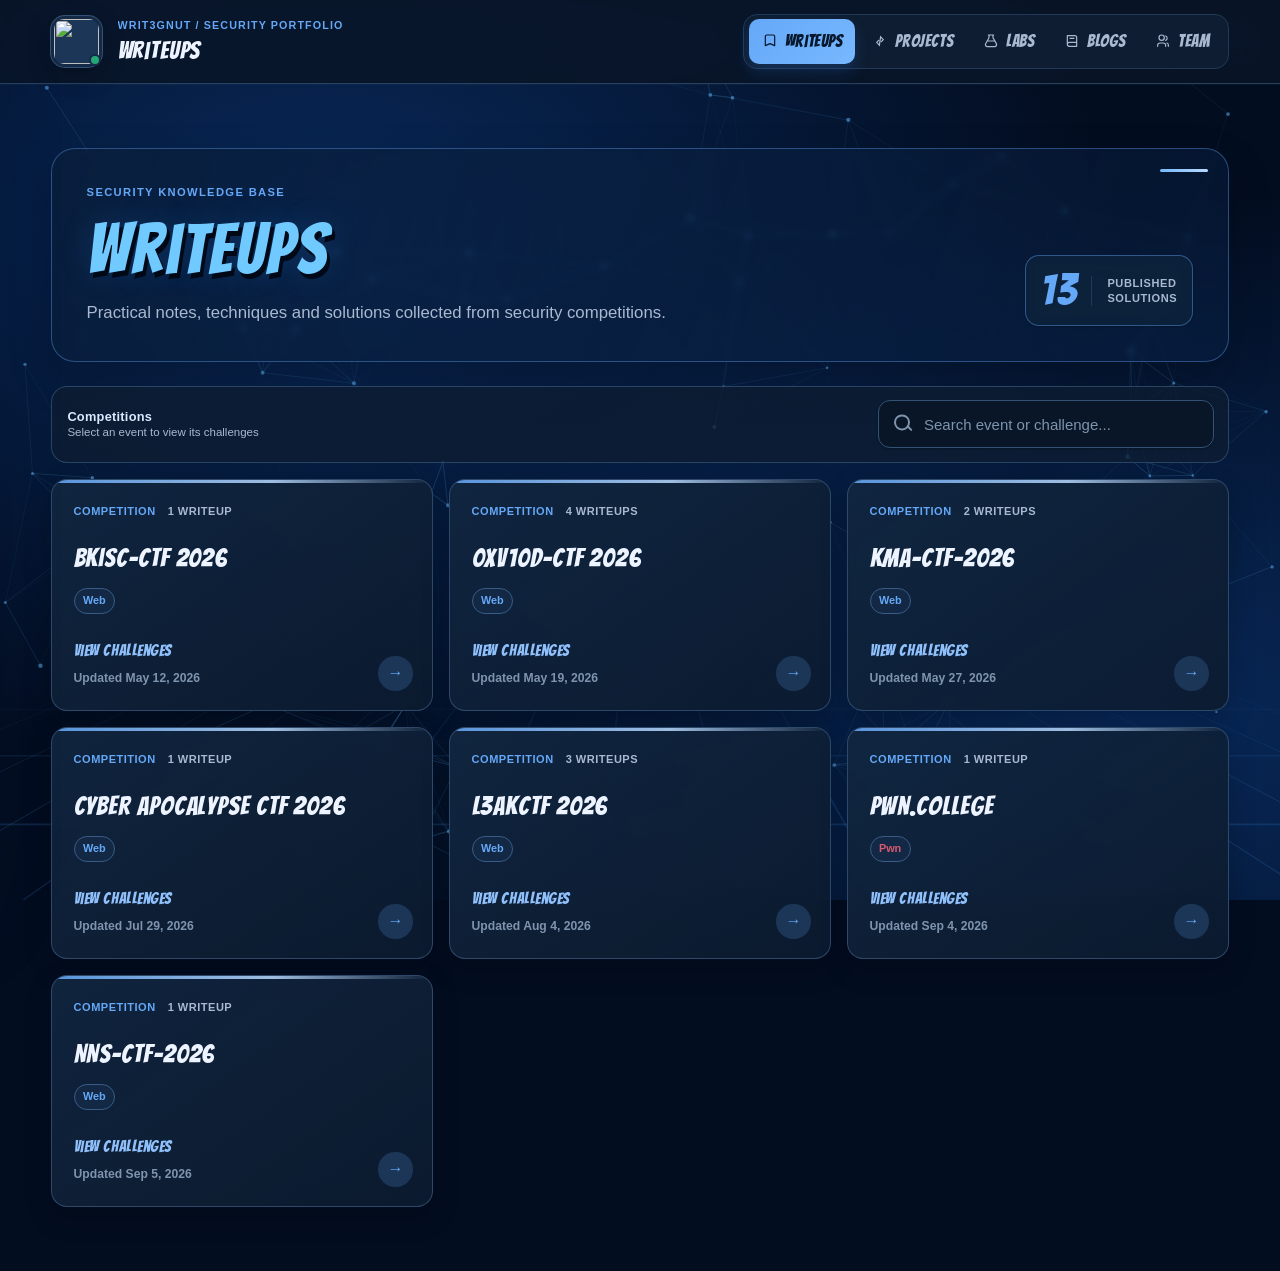
==== index.html @ d3d992bc "push" ====
<!DOCTYPE html>
<html lang="vi" data-theme="dark">
  <head>
    <meta charset="UTF-8" />
    <meta name="viewport" content="width=device-width, initial-scale=1.0" />
    <meta
      name="description"
      content="Profile học tập, CTF, labs, project và team Lighth0use."
    />
    <title>Writ3Gnut.github.io</title>
    <link rel="icon" type="image/png" href="assets/images/monogram-logo.png" />
    <link rel="preload" href="assets/fonts/Bangers-Regular.ttf" as="font" type="font/ttf" crossorigin />
    <link rel="stylesheet" href="assets/css/styles.css?v=20260917-2" />
  </head>
  <body>
    <div class="network-background" aria-hidden="true">
      <canvas id="network-canvas"></canvas>
    </div>
    <main class="app-shell" id="app-shell">
      <button class="profile-backdrop" type="button" aria-label="Đóng CV"></button>

      <aside class="profile-card" id="cv-panel" aria-label="CV mini" aria-hidden="true" inert>
        <button class="profile-close" type="button" aria-label="Đóng CV">×</button>
        <div class="avatar" aria-hidden="true">
          <img src="assets/images/avatar.png" alt="" />
        </div>
        <p class="role">Security Researcher</p>
        <h1>Nguyễn Viết Tùng</h1>
        <p class="bio">Security researcher focused on web exploitation and CTF challenges.</p>

        <dl class="profile-stats">
          <div>
            <dt>Writ3Gnut</dt>
            <dd>Nickname</dd>
          </div>
          <div>
            <dt>Lighth0use</dt>
            <dd>Team</dd>
          </div>
          <div>
            <dt>Vietnam</dt>
            <dd>Location</dd>
          </div>
        </dl>

        <div class="skill-stack" aria-label="Kỹ năng">
          <span>Web</span>
          <span>Reverse</span>
          <span>Pwn</span>
          <span>Research</span>
        </div>

        <div class="profile-links">
          <a href="mailto:your.email@example.com">Email</a>
          <a href="https://github.com/" target="_blank" rel="noreferrer">GitHub</a>
        </div>
      </aside>

      <section class="workspace" aria-label="Nội dung profile">
        <header class="topbar">
          <button
            class="profile-toggle"
            type="button"
            aria-controls="cv-panel"
            aria-expanded="false"
            aria-label="Mở CV cá nhân"
          >
            <img src="assets/images/avatar.png" alt="" />
            <span class="profile-status" aria-hidden="true"></span>
          </button>
          <div class="topbar-title">
            <span>Writ3Gnut / Security portfolio</span>
            <h2 id="panel-title">Writeups</h2>
          </div>
          <nav class="function-nav" aria-label="Chức năng chính">
            <button class="nav-button active" data-panel="ctf" type="button">
              <svg viewBox="0 0 24 24" aria-hidden="true"><path d="M7 3h10a2 2 0 0 1 2 2v14l-7-3-7 3V5a2 2 0 0 1 2-2Z"/></svg>
              <span>Writeups</span>
            </button>
            <button class="nav-button" data-panel="projects" type="button">
              <svg viewBox="0 0 24 24" aria-hidden="true"><path d="m14 7 3 3-3 3M10 17l-3-3 3-3M13 5l-2 14"/></svg>
              <span>Projects</span>
            </button>
            <button class="nav-button" data-panel="labs" type="button">
              <svg viewBox="0 0 24 24" aria-hidden="true"><path d="M9 3v4l-5 9a3 3 0 0 0 2.6 4.5h10.8A3 3 0 0 0 20 16l-5-9V3M7 12h10M8 3h8"/></svg>
              <span>Labs</span>
            </button>
            <button class="nav-button" data-panel="blogs" type="button">
              <svg viewBox="0 0 24 24" aria-hidden="true"><path d="M5 4h11a3 3 0 0 1 3 3v13H8a3 3 0 0 1-3-3V4Zm0 13a3 3 0 0 1 3-3h11M9 8h6"/></svg>
              <span>Blogs</span>
            </button>
            <button class="nav-button" data-panel="team" type="button">
              <svg viewBox="0 0 24 24" aria-hidden="true"><path d="M16 20v-1.5a3.5 3.5 0 0 0-3.5-3.5h-5A3.5 3.5 0 0 0 4 18.5V20M10 11a4 4 0 1 0 0-8 4 4 0 0 0 0 8ZM16 4.5a3.5 3.5 0 0 1 0 6.5M18 15a3 3 0 0 1 2 2.8V20"/></svg>
              <span>Team</span>
            </button>
          </nav>
        </header>

        <div class="panel-frame" data-active-panel="ctf">
          <section
            class="content-panel writeups-panel active"
            data-panel-content="ctf"
            aria-labelledby="ctf-title"
          >
            <div class="writeups-header">
              <div>
                <p class="eyebrow">Security knowledge base</p>
                <h3 id="ctf-title">Writeups</h3>
                <p class="panel-summary">
                  Practical notes, techniques and solutions collected from security competitions.
                </p>
              </div>
              <div class="archive-count" aria-label="Số lượng writeup">
                <strong id="writeup-count">00</strong>
                <span>Published<br />solutions</span>
              </div>
            </div>

            <div class="writeup-tools">
              <div
                class="tournament-filter"
                id="tournament-filter"
                aria-label="Điều hướng writeup"
              ></div>
              <label class="writeup-search">
                <span class="sr-only">Tìm theo tên bài hoặc tên giải</span>
                <input
                  id="writeup-search"
                  type="search"
                  placeholder="Search event or challenge..."
                  autocomplete="off"
                />
              </label>
            </div>

            <div class="writeup-grid" id="writeup-grid" aria-live="polite"></div>
          </section>

          <section
            class="content-panel"
            data-panel-content="projects"
            aria-labelledby="projects-title"
            hidden
          >
            <div class="panel-heading">
              <div>
                <p class="eyebrow">Build / Experiment</p>
                <h3 id="projects-title">Projects</h3>
                <p class="panel-summary">Tools and experiments built around practical security work.</p>
              </div>
            </div>

            <div class="project-list" id="project-list"></div>
          </section>

          <section
            class="content-panel"
            data-panel-content="labs"
            aria-labelledby="labs-title"
            hidden
          >
            <div class="panel-heading">
              <div>
                <p class="eyebrow">Practice / Environments</p>
                <h3 id="labs-title">Labs</h3>
                <p class="panel-summary">
                  Hands-on environments, machines and focused security exercises.
                </p>
              </div>
              <div class="archive-count" aria-label="Số lượng lab">
                <strong id="lab-count">00</strong>
                <span>Published<br />labs</span>
              </div>
            </div>

            <div class="lab-grid" id="lab-list" aria-live="polite"></div>
          </section>

          <section
            class="content-panel"
            data-panel-content="blogs"
            aria-labelledby="blogs-title"
            hidden
          >
            <div class="panel-heading">
              <div>
                <p class="eyebrow">Research / Field notes</p>
                <h3 id="blogs-title">Blogs</h3>
                <p class="panel-summary">
                  Longer-form notes about security research, tooling and learning.
                </p>
              </div>
            </div>

            <div class="blog-grid" id="blog-list"></div>
          </section>

          <section
            class="content-panel"
            data-panel-content="team"
            aria-labelledby="team-title"
            hidden
          >
            <div class="team-layout">
              <div class="team-identity">
                <div class="team-title-row">
                  <img
                    class="team-logo"
                    src="assets/images/team-logo.jpg"
                    alt="Lighth0use logo"
                  />
                  <h3 id="team-title">Lighth0use</h3>
                </div>
                <div class="team-description-box">
                  <span>Team focus</span>
                  <strong>Learn. Break. Build.</strong>
                </div>
                <p class="team-quote">Hãy cố gắng vì một ngày tốt đẹp</p>
              </div>

              <aside class="team-achievements" aria-labelledby="achievements-title">
                <div class="achievement-heading">
                  <div>
                    <p class="eyebrow">CTFtime</p>
                    <h4 id="achievements-title">Ranking board</h4>
                  </div>
                  <a href="https://ctftime.org/team/410831" target="_blank" rel="noreferrer">
                    team/410831
                  </a>
                </div>

                <div class="rank-cards">
                  <div>
                    <span>World</span>
                    <strong id="rank-world">--</strong>
                  </div>
                  <div>
                    <span>Vietnam</span>
                    <strong id="rank-vietnam">--</strong>
                  </div>
                </div>

                <div class="achievement-tabs" aria-label="Achievement years">
                  <button class="achievement-tab active" data-achievement-year="2026" type="button">
                    2026
                  </button>
                  <button class="achievement-tab" data-achievement-year="2025" type="button">
                    2025
                  </button>
                </div>

                <div class="achievement-table-wrap">
                  <table class="achievement-table">
                    <thead>
                      <tr>
                        <th>Place</th>
                        <th>Event</th>
                        <th>Rating</th>
                        <th>Certificate</th>
                      </tr>
                    </thead>
                    <tbody id="achievement-rows">
                      <tr>
                        <td colspan="4">Loading CTFtime results...</td>
                      </tr>
                    </tbody>
                  </table>
                </div>
                <p class="achievement-note" id="achievement-updated"></p>
              </aside>
            </div>
          </section>
        </div>
      </section>
    </main>

    <script src="assets/js/network.js?v=20260917-2"></script>
    <script src="assets/js/app.js?v=20260917-1"></script>
  </body>
</html>
---- assets/css/styles.css ----
@font-face {
  font-family: "Bangers";
  src: url("../fonts/Bangers-Regular.ttf") format("truetype");
  font-style: normal;
  font-weight: 400;
  font-display: swap;
}

:root {
  color-scheme: dark;
  --blue-950: #0b1830;
  --blue-900: #102447;
  --blue-800: #173b73;
  --blue-700: #1f57a8;
  --blue-600: #2872d4;
  --blue-500: #3b8bf0;
  --blue-400: #64a7f7;
  --blue-300: #9dcafb;
  --blue-200: #c9e2fc;
  --blue-100: #e6f2ff;
  --blue-50: #f3f8ff;
  --ink: #13213a;
  --muted: #65738a;
  --subtle: #92a0b4;
  --paper: #ffffff;
  --canvas: #f4f8fd;
  --surface: #f8fbff;
  --line: #dfe9f5;
  --line-strong: #cbdcee;
  --success: #25a875;
  --warning: #db8b27;
  --danger: #d85a70;
  --violet: #7b6bd6;
  --shadow-xs: 0 1px 2px rgba(21, 57, 97, 0.04);
  --shadow-sm: 0 8px 24px rgba(31, 87, 168, 0.07);
  --shadow-md: 0 20px 55px rgba(24, 68, 124, 0.12);
  --radius-sm: 10px;
  --radius-md: 16px;
  --radius-lg: 24px;
}

* { box-sizing: border-box; }

html { min-height: 100%; scroll-behavior: smooth; }

body {
  min-height: 100%;
  margin: 0;
  overflow-x: hidden;
  color: var(--ink);
  background: radial-gradient(circle at 10% 0%, rgba(100, 167, 247, 0.14), transparent 27rem), var(--canvas);
  font-family: Inter, "Segoe UI Variable", "Segoe UI", Roboto, Helvetica, Arial, sans-serif;
  font-size: 15px;
  line-height: 1.65;
  -webkit-font-smoothing: antialiased;
}

a { color: inherit; text-decoration: none; }
button, input { font: inherit; }
button, a { -webkit-tap-highlight-color: transparent; }
img { max-width: 100%; }

button:focus-visible,
a:focus-visible,
input:focus-visible { outline: 3px solid rgba(59, 139, 240, 0.23); outline-offset: 3px; }

h1, h2, h3, h4, p { margin-top: 0; }

.sr-only {
  position: absolute;
  width: 1px;
  height: 1px;
  padding: 0;
  margin: -1px;
  overflow: hidden;
  clip: rect(0, 0, 0, 0);
  white-space: nowrap;
  border: 0;
}

.app-shell { position: relative; width: 100%; min-height: 100svh; }

.profile-backdrop {
  position: fixed;
  inset: 0;
  z-index: 40;
  border: 0;
  background: rgba(11, 24, 48, 0.38);
  cursor: pointer;
  opacity: 0;
  pointer-events: none;
  transition: opacity 200ms ease;
  backdrop-filter: blur(5px);
}

.app-shell.profile-open .profile-backdrop { opacity: 1; pointer-events: auto; }

.profile-card {
  position: fixed;
  top: 1rem;
  left: 1rem;
  z-index: 50;
  display: flex;
  width: min(22rem, calc(100vw - 2rem));
  height: calc(100svh - 2rem);
  min-height: 34rem;
  flex-direction: column;
  border: 1px solid rgba(255, 255, 255, 0.14);
  border-radius: var(--radius-lg);
  padding: 2rem;
  overflow: auto;
  color: #fff;
  background: radial-gradient(circle at 80% 10%, rgba(100, 167, 247, 0.27), transparent 18rem), linear-gradient(160deg, #173b73 0%, #0b1830 72%);
  box-shadow: 0 32px 90px rgba(7, 27, 58, 0.3);
  transform: translateX(calc(-100% - 3rem));
  transition: transform 260ms cubic-bezier(0.2, 0.8, 0.2, 1);
}

.app-shell.profile-open .profile-card { transform: translateX(0); }

.profile-close {
  position: absolute;
  top: 1.1rem;
  right: 1.1rem;
  display: grid;
  width: 2.35rem;
  height: 2.35rem;
  place-items: center;
  border: 1px solid rgba(255, 255, 255, 0.14);
  border-radius: 50%;
  color: #ddebff;
  background: rgba(255, 255, 255, 0.07);
  cursor: pointer;
  font-size: 1.35rem;
  line-height: 1;
  transition: background 160ms ease, transform 160ms ease;
}

.profile-close:hover { background: rgba(255, 255, 255, 0.14); transform: rotate(6deg); }

.avatar {
  display: grid;
  width: 5.5rem;
  height: 5.5rem;
  margin-bottom: 1.35rem;
  place-items: center;
  border: 4px solid rgba(255, 255, 255, 0.13);
  border-radius: 22px;
  overflow: hidden;
  background: var(--blue-950);
  box-shadow: 0 14px 35px rgba(0, 0, 0, 0.2);
}

.avatar img,
.profile-toggle img { display: block; width: 100%; height: 100%; object-fit: cover; object-position: center; }

.role,
.eyebrow,
.card-kicker {
  margin-bottom: 0.55rem;
  color: var(--blue-600);
  font-size: 0.7rem;
  font-weight: 800;
  letter-spacing: 0.12em;
  text-transform: uppercase;
}

.profile-card .role { color: var(--blue-300); }
.profile-card h1 { margin-bottom: 0.6rem; font-size: 1.65rem; letter-spacing: -0.035em; line-height: 1.2; }
.bio, .project-item p, .lab-copy p, .blog-card p { color: var(--muted); }
.profile-card .bio { color: #b8c9df; font-size: 0.9rem; }

.profile-stats { display: grid; gap: 0; margin: 1.5rem 0; border-top: 1px solid rgba(255, 255, 255, 0.11); }
.profile-stats div { display: flex; align-items: center; justify-content: space-between; gap: 1rem; border-bottom: 1px solid rgba(255, 255, 255, 0.11); padding: 0.82rem 0; }
.profile-stats dt { color: #fff; font-size: 0.85rem; font-weight: 700; }
.profile-stats dd { margin: 0; color: #8fa6c3; font-size: 0.75rem; }

.skill-stack,
.profile-links,
.function-nav,
.tag-list,
.team-values { display: flex; flex-wrap: wrap; gap: 0.5rem; }

.skill-stack span,
.tag-list span,
.team-values span {
  border: 1px solid var(--blue-200);
  border-radius: 999px;
  padding: 0.26rem 0.62rem;
  color: var(--blue-700);
  background: var(--blue-50);
  font-size: 0.72rem;
  font-weight: 700;
}

.profile-card .skill-stack span { border-color: rgba(157, 202, 251, 0.22); color: #cbe4ff; background: rgba(100, 167, 247, 0.09); }
.profile-links { margin-top: auto; padding-top: 1.5rem; }

.profile-links a {
  flex: 1 1 6rem;
  border: 1px solid rgba(157, 202, 251, 0.2);
  border-radius: var(--radius-sm);
  padding: 0.65rem;
  color: #d8eaff;
  text-align: center;
  background: rgba(255, 255, 255, 0.04);
  font-size: 0.8rem;
  font-weight: 700;
  transition: color 160ms ease, background 160ms ease, border-color 160ms ease;
}

.profile-links a:hover { border-color: var(--blue-300); color: var(--blue-950); background: var(--blue-200); }

.workspace { display: grid; min-width: 0; min-height: 100svh; grid-template-rows: auto minmax(0, 1fr); }

.topbar {
  position: sticky;
  top: 0;
  z-index: 20;
  display: grid;
  min-height: 5.25rem;
  grid-template-columns: auto minmax(11rem, 1fr) auto;
  align-items: center;
  gap: 1rem;
  border-bottom: 1px solid rgba(203, 220, 238, 0.82);
  padding: 0.8rem clamp(1rem, 4vw, 4.5rem);
  background: rgba(255, 255, 255, 0.88);
  box-shadow: 0 1px 0 rgba(255, 255, 255, 0.8);
  backdrop-filter: blur(18px) saturate(145%);
}

.profile-toggle {
  position: relative;
  display: grid;
  width: 3.15rem;
  height: 3.15rem;
  place-items: center;
  border: 3px solid #fff;
  border-radius: 14px;
  padding: 0;
  overflow: visible;
  background: var(--blue-100);
  box-shadow: 0 0 0 1px var(--line-strong), var(--shadow-sm);
  cursor: pointer;
  transition: box-shadow 160ms ease, transform 160ms ease;
}

.profile-toggle img { border-radius: 10px; }
.profile-toggle:hover { box-shadow: 0 0 0 1px var(--blue-300), 0 10px 25px rgba(31, 87, 168, 0.15); transform: translateY(-2px); }

.profile-status { position: absolute; right: -0.15rem; bottom: -0.15rem; width: 0.78rem; height: 0.78rem; border: 2px solid #fff; border-radius: 50%; background: var(--success); }
.topbar-title { min-width: 0; }

.topbar-title span {
  display: block;
  margin-bottom: 0.12rem;
  overflow: hidden;
  color: var(--blue-600);
  font-size: 0.67rem;
  font-weight: 800;
  letter-spacing: 0.105em;
  text-overflow: ellipsis;
  text-transform: uppercase;
  white-space: nowrap;
}

.topbar h2 { margin-bottom: 0; color: var(--blue-950); font-size: 1.12rem; letter-spacing: -0.02em; line-height: 1.25; }

.function-nav { flex-wrap: nowrap; gap: 0.3rem; border: 1px solid var(--line); border-radius: 14px; padding: 0.3rem; background: var(--surface); }

.nav-button {
  display: flex;
  min-height: 2.65rem;
  align-items: center;
  gap: 0.45rem;
  border: 0;
  border-radius: 10px;
  padding: 0.52rem 0.78rem;
  color: var(--muted);
  background: transparent;
  cursor: pointer;
  font-size: 0.82rem;
  font-weight: 700;
  transition: color 160ms ease, background 160ms ease, box-shadow 160ms ease;
}

.nav-button svg { width: 1rem; height: 1rem; fill: none; stroke: currentColor; stroke-linecap: round; stroke-linejoin: round; stroke-width: 1.8; }
.nav-button:hover, .nav-button:focus-visible { color: var(--blue-700); background: var(--blue-100); }
.nav-button.active { color: #fff; background: linear-gradient(135deg, var(--blue-600), var(--blue-500)); box-shadow: 0 7px 16px rgba(40, 114, 212, 0.24); }

.panel-frame {
  position: relative;
  min-width: 0;
  min-height: 0;
  overflow: hidden;
  background: transparent;
}

.panel-frame::before {
  position: absolute;
  inset: 0;
  content: "";
  z-index: 0;
  background: transparent;
  transition: background 320ms ease;
  pointer-events: none;
}

.panel-frame[data-active-panel="team"],
.panel-frame:has(.content-panel.active[data-panel-content="team"]) {
  background: transparent;
}

.panel-frame[data-active-panel="team"]::before,
.panel-frame:has(.content-panel.active[data-panel-content="team"])::before {
  background: transparent;
}

.content-panel { position: relative; z-index: 2; width: min(1360px, 100%); min-height: calc(100svh - 5.25rem); margin: 0 auto; padding: clamp(2.25rem, 5vw, 5rem) clamp(1rem, 4vw, 4.5rem); }
.content-panel[hidden] { display: none; }

.panel-heading,
.writeups-header {
  position: relative;
  display: flex;
  min-height: 12.5rem;
  align-items: flex-end;
  justify-content: space-between;
  gap: 2rem;
  border: 1px solid rgba(157, 202, 251, 0.7);
  border-radius: var(--radius-lg);
  margin-bottom: 1.5rem;
  padding: clamp(1.35rem, 3.25vw, 2.15rem);
  overflow: hidden;
  background: linear-gradient(110deg, rgba(255, 255, 255, 0.9), rgba(244, 249, 255, 0.68));
  box-shadow: 0 18px 45px rgba(31, 87, 168, 0.1);
  backdrop-filter: blur(18px) saturate(130%);
}
.panel-heading::after,
.writeups-header::after {
  position: absolute;
  top: 1.25rem;
  right: 1.25rem;
  width: 3rem;
  height: 3px;
  border-radius: 999px;
  content: "";
  background: linear-gradient(90deg, var(--blue-500), var(--blue-300));
}
.panel-heading > div, .writeups-header > div:first-child { max-width: 45rem; }

.panel-heading h3,
.writeups-header h3,
.team-identity h3 { margin-bottom: 0.65rem; color: var(--blue-950); font-size: clamp(2rem, 4vw, 3.45rem); font-weight: 750; letter-spacing: -0.055em; line-height: 1; }

.panel-summary { max-width: 42rem; margin-bottom: 0; color: var(--muted); font-size: clamp(0.94rem, 1.5vw, 1.05rem); }

.archive-count { display: flex; min-width: 10.5rem; align-items: center; gap: 0.8rem; border: 1px solid rgba(157, 202, 251, 0.65); border-radius: 14px; padding: 0.8rem 0.95rem; background: rgba(255, 255, 255, 0.76); box-shadow: var(--shadow-xs); backdrop-filter: blur(10px); }
.archive-count strong { color: var(--blue-600); font-size: 1.7rem; font-variant-numeric: tabular-nums; letter-spacing: -0.06em; line-height: 1; }
.archive-count span { border-left: 1px solid var(--line); padding-left: 0.95rem; color: var(--muted); font-size: 0.69rem; font-weight: 700; letter-spacing: 0.055em; line-height: 1.35; text-transform: uppercase; }

.writeup-tools { display: grid; grid-template-columns: minmax(0, 1fr) minmax(16rem, 21rem); align-items: center; gap: 1rem; border: 1px solid rgba(203, 220, 238, 0.8); border-radius: var(--radius-md); margin-bottom: 1rem; padding: 0.85rem; background: rgba(248, 251, 255, 0.72); }
.tournament-filter { display: flex; min-width: 0; align-items: center; gap: 0.7rem; padding: 0.2rem 0.1rem; overflow-x: auto; scrollbar-width: thin; }
.writeup-view-label { display: flex; min-width: 0; flex-direction: column; line-height: 1.35; }
.writeup-view-label strong { color: var(--blue-900); font-size: 0.8rem; letter-spacing: 0.02em; }
.writeup-view-label small { color: var(--muted); font-size: 0.72rem; }
.writeup-back { flex: 0 0 auto; border: 1px solid var(--blue-200); border-radius: 9px; padding: 0.48rem 0.72rem; color: var(--blue-700); background: var(--blue-50); cursor: pointer; font-size: 0.74rem; font-weight: 800; transition: border-color 160ms ease, background 160ms ease, transform 160ms ease; }
.writeup-back::before { margin-right: 0.35rem; content: "←"; }
.writeup-back:hover, .writeup-back:focus-visible { border-color: var(--blue-400); background: var(--blue-100); transform: translateX(-2px); }
.writeup-current-event { min-width: 0; overflow: hidden; color: var(--muted); font-size: 0.76rem; font-weight: 750; text-overflow: ellipsis; white-space: nowrap; }
.writeup-search { position: relative; }
.writeup-search::before { position: absolute; top: 50%; left: 1rem; width: 0.72rem; height: 0.72rem; border: 2px solid var(--subtle); border-radius: 50%; content: ""; transform: translateY(-62%); pointer-events: none; }
.writeup-search::after { position: absolute; top: 55%; left: 1.74rem; width: 0.42rem; height: 2px; border-radius: 2px; content: ""; background: var(--subtle); transform: rotate(45deg); pointer-events: none; }

.writeup-search input { width: 100%; height: 3rem; border: 1px solid var(--line-strong); border-radius: 12px; padding: 0 1rem 0 2.8rem; color: var(--ink); background: rgba(255, 255, 255, 0.9); box-shadow: var(--shadow-xs); outline: 0; transition: border-color 160ms ease, box-shadow 160ms ease; }
.writeup-search input:focus { border-color: var(--blue-400); box-shadow: 0 0 0 4px rgba(59, 139, 240, 0.1); }
.writeup-search input::placeholder { color: var(--subtle); }

.filter-chip,
.achievement-tab { flex: 0 0 auto; min-height: 2.6rem; border: 1px solid var(--line); border-radius: 10px; padding: 0.48rem 0.82rem; color: var(--muted); background: rgba(255, 255, 255, 0.74); cursor: pointer; font-size: 0.76rem; font-weight: 750; transition: border-color 160ms ease, color 160ms ease, background 160ms ease, transform 160ms ease; }

.filter-chip:hover, .filter-chip:focus-visible, .filter-chip.active,
.achievement-tab:hover, .achievement-tab:focus-visible, .achievement-tab.active { border-color: var(--blue-300); color: var(--blue-700); background: var(--blue-100); }
.filter-chip.active, .achievement-tab.active { box-shadow: inset 0 0 0 1px rgba(59, 139, 240, 0.08); }

.writeup-grid,
.lab-grid,
.blog-grid { display: grid; grid-template-columns: repeat(3, minmax(0, 1fr)); gap: 1rem; }
.lab-grid { max-width: 68rem; grid-template-columns: repeat(2, minmax(0, 1fr)); }

.writeup-card,
.lab-card,
.blog-card { position: relative; display: flex; min-height: 14.5rem; flex-direction: column; border: 1px solid rgba(201, 220, 241, 0.92); border-radius: var(--radius-md); padding: 1.35rem; overflow: hidden; background: linear-gradient(145deg, rgba(255, 255, 255, 0.96), rgba(242, 248, 255, 0.9)); box-shadow: 0 10px 28px rgba(31, 87, 168, 0.07); backdrop-filter: blur(10px); transition: border-color 180ms ease, box-shadow 180ms ease, transform 180ms ease; }

.event-card { width: 100%; color: inherit; cursor: pointer; text-align: left; }
.event-label { color: var(--blue-600); font-weight: 850; }
.event-categories { display: flex; flex-wrap: wrap; gap: 0.4rem; margin-top: 0.15rem; }
.event-categories .category { border: 1px solid var(--blue-200); border-radius: 999px; padding: 0.18rem 0.52rem; background: rgba(255, 255, 255, 0.72); font-size: 0.68rem; }
.event-open { margin-top: auto; padding-top: 1.15rem; color: var(--blue-700); font-size: 0.76rem; font-weight: 800; }

.writeup-card::before, .lab-card::before, .blog-card::before { position: absolute; inset: 0 0 auto; width: auto; height: 3px; content: ""; background: linear-gradient(90deg, var(--blue-600), var(--blue-300) 58%, transparent); opacity: 0.85; transition: opacity 180ms ease; }
.writeup-card::after, .lab-card::after, .blog-card::after { position: absolute; right: 1.2rem; bottom: 1.2rem; width: 2.15rem; height: 2.15rem; border-radius: 50%; color: var(--blue-600); content: "↗"; background: var(--blue-100); text-align: center; font-size: 1rem; font-weight: 700; line-height: 2.15rem; }
.writeup-card.event-card::after { content: "→"; }

.writeup-card:hover, .writeup-card:focus-visible,
.lab-card:hover, .lab-card:focus-visible,
.blog-card:hover, .blog-card:focus-visible { border-color: var(--blue-300); box-shadow: var(--shadow-sm); transform: translateY(-4px); }
.writeup-card:hover::before, .lab-card:hover::before, .blog-card:hover::before { opacity: 1; }
.writeup-card[hidden] { display: none; }

.writeup-meta, .blog-meta, .lab-meta, .lab-footer { display: flex; align-items: center; justify-content: space-between; gap: 0.75rem; }
.writeup-meta, .blog-meta { color: var(--muted); font-size: 0.69rem; font-weight: 700; letter-spacing: 0.045em; text-transform: uppercase; }
.category { color: var(--blue-600); font-weight: 800; }
.category.reversing { color: var(--violet); }
.category.pwn { color: var(--danger); }

.writeup-card h4, .lab-copy h4, .blog-card h4 { margin: 1.3rem 0 0.65rem; color: var(--blue-950); font-size: 1.18rem; letter-spacing: -0.025em; line-height: 1.35; }
.writeup-card time { margin-top: auto; padding-top: 1.2rem; color: var(--subtle); font-size: 0.76rem; font-weight: 650; }
.writeup-card.event-card time { margin-top: 0; padding-top: 0.25rem; }

.empty-search, .lab-empty, .load-error { grid-column: 1 / -1; border: 1px dashed var(--blue-300); border-radius: var(--radius-md); padding: 2.2rem; color: var(--muted); background: rgba(255, 255, 255, 0.65); text-align: center; }
.empty-search strong, .lab-empty strong { display: block; margin-bottom: 0.25rem; color: var(--blue-900); }
.empty-search p { margin: 0; }

.project-list { display: grid; gap: 0.85rem; }
.project-item { display: grid; grid-template-columns: minmax(0, 1fr) minmax(15rem, auto); align-items: center; gap: 2rem; border: 1px solid var(--line); border-radius: var(--radius-md); padding: 1.5rem; background: rgba(255, 255, 255, 0.92); box-shadow: var(--shadow-xs); transition: border-color 180ms ease, box-shadow 180ms ease, transform 180ms ease; }
.project-item:hover { border-color: var(--blue-300); box-shadow: var(--shadow-sm); transform: translateY(-2px); }
.project-item h4 { margin-bottom: 0.45rem; color: var(--blue-950); font-size: 1.15rem; letter-spacing: -0.02em; }
.project-item p:last-child { margin-bottom: 0; }
.project-aside { display: flex; flex-direction: column; align-items: flex-end; gap: 0.9rem; }
.tag-list { justify-content: flex-end; }
.project-read { display: inline-flex; align-items: center; gap: 0.4rem; color: var(--blue-600); font-size: 0.8rem; font-weight: 800; }
.project-read::after { content: "→"; transition: transform 160ms ease; }
.project-read:hover::after { transform: translateX(3px); }

.lab-card { min-height: 18rem; }
.lab-meta { color: var(--muted); font-size: 0.72rem; font-weight: 750; }
.lab-copy .card-kicker {
  display: inline-flex;
  width: fit-content;
  align-items: center;
  gap: 0.4rem;
  margin: 1.1rem 0 0;
  border: 1px solid var(--blue-200);
  border-radius: 999px;
  padding: 0.22rem 0.62rem;
  color: var(--blue-700);
  background: var(--blue-50);
  font-size: 0.7rem;
  font-weight: 750;
  letter-spacing: 0.015em;
  text-transform: none;
}
.lab-copy .card-kicker::before {
  width: 0.38rem;
  height: 0.38rem;
  border-radius: 50%;
  content: "";
  background: var(--blue-500);
  box-shadow: 0 0 0 3px rgba(59, 139, 240, 0.1);
}
.lab-copy h4 { margin-top: 0.8rem; }
.lab-copy p:last-child { margin-bottom: 0; font-size: 0.86rem; }
.lab-footer {
  display: grid;
  grid-template-columns: minmax(0, 1fr);
  justify-items: start;
  gap: 0.85rem;
  margin-top: auto;
  padding-top: 1.25rem;
  padding-right: 2.7rem;
}
.lab-footer .tag-list { width: 100%; justify-content: flex-start; }
.lab-footer .tag-list span { padding-inline: 0.7rem; }

.lab-difficulty, .lab-status { display: inline-flex; align-items: center; border: 1px solid var(--line-strong); border-radius: 999px; padding: 0.22rem 0.56rem; font-size: 0.67rem; font-weight: 800; text-transform: uppercase; }
.lab-difficulty.easy { border-color: #b7e4d2; color: #21805f; background: #edfaf5; }
.lab-difficulty.medium { border-color: #f2d09f; color: #9b621e; background: #fff8ed; }
.lab-difficulty.hard { border-color: #efbcc5; color: #a23c50; background: #fff2f5; }
.lab-difficulty.insane { border-color: #cec4ef; color: #6755ad; background: #f5f2ff; }
.lab-status { border: 0; padding-left: 0; color: var(--muted); background: transparent; }
.lab-status::before { width: 0.44rem; height: 0.44rem; margin-right: 0.42rem; border-radius: 50%; content: ""; background: var(--subtle); }
.lab-status.completed::before { background: var(--success); box-shadow: 0 0 0 4px rgba(37, 168, 117, 0.1); }
.lab-status.active::before, .lab-status.in-progress::before { background: var(--blue-500); box-shadow: 0 0 0 4px rgba(59, 139, 240, 0.1); }

.blog-card { min-height: 17rem; }
.blog-meta span { color: var(--blue-600); }
.blog-card p { margin-bottom: 1.25rem; font-size: 0.88rem; }
.blog-card .tag-list { margin-top: auto; padding-right: 2.7rem; justify-content: flex-start; }

.team-layout { display: grid; grid-template-columns: minmax(18rem, 0.72fr) minmax(0, 1.28fr); gap: clamp(1.5rem, 5vw, 5rem); }
.team-identity {
  position: relative;
  display: flex;
  min-height: 30rem;
  align-self: start;
  flex-direction: column;
  border: 1px solid rgba(100, 167, 247, 0.35);
  border-radius: var(--radius-lg);
  padding: clamp(1.5rem, 4vw, 2.5rem);
  overflow: hidden;
  color: #fff;
  background: linear-gradient(145deg, rgba(5, 23, 49, 0.76), rgba(7, 40, 78, 0.44));
  box-shadow: 0 24px 55px rgba(8, 35, 70, 0.22);
  backdrop-filter: blur(16px) saturate(125%);
}
.team-title-row { display: flex; align-items: center; gap: 1rem; }
.team-logo { width: 4.5rem; height: 4.5rem; border: 4px solid rgba(255, 255, 255, 0.78); border-radius: 18px; object-fit: cover; background: #fff; box-shadow: 0 10px 28px rgba(0, 0, 0, 0.24); }
.team-identity h3 { margin-bottom: 0; color: #fff; font-size: clamp(1.9rem, 3vw, 2.65rem); font-weight: 730; letter-spacing: -0.045em; line-height: 1.1; text-shadow: 0 4px 18px rgba(0, 0, 0, 0.32); }
.team-description-box { margin-top: 2rem; border: 1px solid rgba(157, 202, 251, 0.25); border-left: 3px solid #63c8ff; border-radius: 0 var(--radius-sm) var(--radius-sm) 0; padding: 1rem 1.2rem; background: rgba(6, 30, 61, 0.58); box-shadow: 0 12px 30px rgba(0, 0, 0, 0.14); backdrop-filter: blur(12px); }
.team-description-box span { display: block; margin-bottom: 0.25rem; color: #80d4ff; font-size: 0.68rem; font-weight: 800; letter-spacing: 0.1em; text-transform: uppercase; }
.team-description-box strong { color: #fff; font-size: 1.05rem; }
.team-quote { max-width: 20rem; margin: auto 0 0; color: #d2e8fb; font-size: 0.86rem; font-style: italic; text-shadow: 0 2px 10px rgba(0, 0, 0, 0.3); }
.team-achievements { min-width: 0; padding-top: 0.5rem; }
.panel-frame[data-active-panel="team"] .team-achievements .eyebrow,
.panel-frame:has(.content-panel.active[data-panel-content="team"]) .team-achievements .eyebrow { color: var(--blue-700); }
.panel-frame[data-active-panel="team"] .achievement-heading h4,
.panel-frame:has(.content-panel.active[data-panel-content="team"]) .achievement-heading h4 { color: var(--blue-950); }
.panel-frame[data-active-panel="team"] .achievement-heading a,
.panel-frame:has(.content-panel.active[data-panel-content="team"]) .achievement-heading a { color: var(--blue-700); }
.panel-frame[data-active-panel="team"] .achievement-note,
.panel-frame:has(.content-panel.active[data-panel-content="team"]) .achievement-note { color: var(--muted); }

.panel-frame[data-active-panel="team"] .rank-cards div,
.panel-frame:has(.content-panel.active[data-panel-content="team"]) .rank-cards div {
  border-color: rgba(173, 213, 250, 0.4);
  background: linear-gradient(145deg, rgba(255, 255, 255, 0.82), rgba(227, 242, 255, 0.68));
  box-shadow: 0 18px 42px rgba(0, 12, 31, 0.2);
  backdrop-filter: blur(18px) saturate(135%);
}

.panel-frame[data-active-panel="team"] .achievement-table-wrap,
.panel-frame:has(.content-panel.active[data-panel-content="team"]) .achievement-table-wrap {
  border-color: rgba(173, 213, 250, 0.4);
  background: rgba(244, 249, 255, 0.74);
  box-shadow: 0 22px 50px rgba(0, 12, 31, 0.22);
  backdrop-filter: blur(20px) saturate(130%);
}

.panel-frame[data-active-panel="team"] .achievement-table th,
.panel-frame:has(.content-panel.active[data-panel-content="team"]) .achievement-table th {
  background: rgba(226, 241, 255, 0.7);
}

.panel-frame[data-active-panel="team"] .achievement-table td,
.panel-frame:has(.content-panel.active[data-panel-content="team"]) .achievement-table td {
  color: #52677e;
  background: rgba(255, 255, 255, 0.24);
}

.panel-frame[data-active-panel="team"] .achievement-tab,
.panel-frame:has(.content-panel.active[data-panel-content="team"]) .achievement-tab {
  border-color: rgba(173, 213, 250, 0.48);
  background: rgba(240, 248, 255, 0.7);
  backdrop-filter: blur(12px);
}

.achievement-heading { display: flex; align-items: flex-end; justify-content: space-between; gap: 1rem; margin-bottom: 1.25rem; }
.achievement-heading h4 { margin-bottom: 0; color: var(--blue-950); font-size: 1.65rem; letter-spacing: -0.035em; }
.achievement-heading a, .achievement-table a { color: var(--blue-600); font-weight: 750; }
.achievement-tabs { display: flex; gap: 0.45rem; margin-bottom: 1rem; }
.rank-cards { display: grid; grid-template-columns: repeat(2, minmax(0, 1fr)); gap: 0.8rem; margin-bottom: 1.35rem; }
.rank-cards div { border: 1px solid var(--line); border-radius: var(--radius-md); padding: 1rem 1.15rem; background: #fff; box-shadow: var(--shadow-xs); }
.rank-cards span { display: block; color: var(--muted); font-size: 0.68rem; font-weight: 750; letter-spacing: 0.06em; text-transform: uppercase; }
.rank-cards strong { display: block; margin-top: 0.15rem; color: var(--blue-600); font-size: 1.9rem; letter-spacing: -0.05em; }

.achievement-table-wrap { overflow: auto; border: 1px solid var(--line); border-radius: var(--radius-md); background: #fff; box-shadow: var(--shadow-xs); }
.achievement-table { width: 100%; border-collapse: collapse; font-size: 0.79rem; }
.achievement-table th, .achievement-table td { border-bottom: 1px solid var(--line); padding: 0.85rem 1rem; text-align: left; white-space: nowrap; }
.achievement-table tr:last-child td { border-bottom: 0; }
.achievement-table th { color: var(--blue-800); background: var(--blue-50); font-size: 0.65rem; letter-spacing: 0.08em; text-transform: uppercase; }
.achievement-table td { color: var(--muted); }
.certificate-actions { display: flex; gap: 0.4rem; }
.certificate-actions a { border: 1px solid var(--blue-200); border-radius: 7px; padding: 0.25rem 0.5rem; color: var(--blue-600); background: var(--blue-50); font-size: 0.7rem; }
.certificate-actions a:hover { border-color: var(--blue-400); background: var(--blue-100); }
.achievement-note { margin: 0.75rem 0 0; color: var(--muted); font-size: 0.73rem; }

/* Article detail */
.article-detail { min-height: 100svh; padding: clamp(1rem, 3vw, 2.5rem); overflow-x: clip; background: radial-gradient(circle at 90% 0%, rgba(100, 167, 247, 0.16), transparent 28rem), var(--canvas); }
.back-link { display: inline-flex; align-items: center; gap: 0.5rem; margin: 0 auto 1rem; border: 1px solid var(--line-strong); border-radius: 10px; padding: 0.55rem 0.85rem; color: var(--blue-700); background: rgba(255, 255, 255, 0.85); font-size: 0.78rem; font-weight: 750; transition: border-color 160ms ease, background 160ms ease, transform 160ms ease; }
.back-link::before { content: "←"; }
.back-link:hover { border-color: var(--blue-300); background: var(--blue-100); transform: translateX(-2px); }
.detail-frame { width: min(1260px, 100%); margin: 0 auto; border: 1px solid var(--line); border-radius: var(--radius-lg); overflow: visible; background: #fff; box-shadow: var(--shadow-md); }

.detail-header { position: relative; border-bottom: 1px solid var(--line); border-radius: var(--radius-lg) var(--radius-lg) 0 0; padding: clamp(1.6rem, 4.5vw, 3.4rem) clamp(1.35rem, 5.5vw, 4.75rem); overflow: hidden; background-image: linear-gradient(90deg, rgba(255, 255, 255, 0.97), rgba(255, 255, 255, 0.72) 62%, rgba(230, 242, 255, 0.16)), url("../images/backgrounds/portfolio-hero.png"); background-position: center; background-size: cover; }
.detail-header::after { position: absolute; right: -5rem; bottom: -8rem; width: 20rem; height: 20rem; border: 1px solid rgba(100, 167, 247, 0.24); border-radius: 50%; content: ""; }
.detail-header h1 { position: relative; z-index: 1; max-width: 54rem; margin-bottom: 0.65rem; color: var(--blue-950); font-size: clamp(2rem, 4.5vw, 3.45rem); letter-spacing: -0.055em; line-height: 1.04; }
.detail-header time { position: relative; z-index: 1; color: var(--muted); font-size: 0.8rem; font-weight: 650; }

.article-layout { display: grid; grid-template-columns: 13rem minmax(0, 1fr); align-items: start; gap: clamp(1.5rem, 4vw, 3.5rem); border-radius: 0 0 var(--radius-lg) var(--radius-lg); padding: clamp(1.6rem, 4.5vw, 3.75rem) clamp(1.35rem, 5.5vw, 4.75rem); background: #fff; }
.article-layout.without-toc { grid-template-columns: minmax(0, 1fr); }
.article-toc { position: sticky; top: 1rem; z-index: 8; align-self: start; max-height: calc(100svh - 2rem); border: 1px solid var(--line); border-radius: 12px; padding: 1rem; overflow: auto; background: rgba(248, 251, 255, 0.92); box-shadow: var(--shadow-sm); backdrop-filter: blur(14px); }
.article-toc > p { margin-bottom: 0.9rem; color: var(--blue-900); font-size: 0.7rem; font-weight: 850; letter-spacing: 0.1em; text-transform: uppercase; }
.article-toc nav { display: grid; gap: 0.18rem; }
.toc-link { border-left: 2px solid transparent; padding: 0.44rem 0.65rem; color: var(--muted); font-size: 0.78rem; line-height: 1.35; transition: border-color 160ms ease, color 160ms ease, background 160ms ease; }
.toc-link:hover { color: var(--blue-700); background: var(--blue-50); }
.toc-link.active { border-left-color: var(--blue-500); color: var(--blue-700); background: var(--blue-100); font-weight: 750; }
.toc-level-1 { padding-left: 1.15rem; }
.toc-level-2 { padding-left: 1.65rem; }
.toc-level-3 { padding-left: 2.15rem; }

.markdown-body { min-width: 0; color: #33425a; font-size: 0.96rem; }
.markdown-body p { margin-bottom: 1rem; }
.markdown-body li { margin-bottom: 0.42rem; }
.markdown-body a { color: var(--blue-600); font-weight: 700; text-decoration: underline; text-decoration-color: var(--blue-200); text-underline-offset: 3px; }
.markdown-body img, .markdown-image { display: block; width: auto; max-width: 100%; height: auto; margin: 1.6rem 0; border: 1px solid var(--line); border-radius: var(--radius-md); box-shadow: var(--shadow-sm); }

.markdown-body h1, .markdown-body h2, .markdown-body h3, .markdown-body h4, .markdown-body h5, .markdown-body h6 { margin: 2rem 0 0.8rem; color: var(--blue-950); letter-spacing: -0.025em; line-height: 1.3; scroll-margin-top: 1.5rem; }
.markdown-body h1 { font-size: 1.85rem; }
.markdown-body h2 { border-bottom: 1px solid var(--line); padding-bottom: 0.55rem; font-size: 1.45rem; }
.markdown-body h3, .markdown-body h4, .markdown-body h5, .markdown-body h6 { font-size: 1.12rem; }
.markdown-body ul, .markdown-body ol { margin: 0 0 1rem; padding-left: 1.35rem; }
.markdown-body blockquote { margin: 1.2rem 0; border-left: 3px solid var(--blue-500); border-radius: 0 var(--radius-sm) var(--radius-sm) 0; padding: 0.75rem 1rem; color: var(--muted); background: var(--blue-50); }
.markdown-body blockquote p { margin-bottom: 0; }
.markdown-body hr { height: 1px; border: 0; margin: 2rem 0; background: var(--line); }
.markdown-body :not(pre) > code { border: 1px solid var(--blue-200); border-radius: 5px; padding: 0.12rem 0.34rem; color: var(--blue-700); background: var(--blue-50); }

.code-block { min-width: 0; max-width: 100%; margin: 1.4rem 0; border: 1px solid #203653; border-radius: 13px; overflow: hidden; background: #0d1c31; box-shadow: 0 12px 30px rgba(10, 28, 49, 0.14); }
.code-toolbar { display: flex; min-height: 2.75rem; align-items: center; justify-content: space-between; border-bottom: 1px solid rgba(255, 255, 255, 0.08); padding: 0 0.55rem 0 0.85rem; color: #9fb1c8; background: #13243a; }
.code-toggle, .code-copy { border: 0; color: inherit; background: transparent; cursor: pointer; }
.code-toggle { display: flex; align-items: center; gap: 0.55rem; padding: 0.5rem 0; font-size: 0.72rem; font-weight: 750; }
.code-chevron { width: 0.52rem; height: 0.52rem; border-right: 2px solid currentColor; border-bottom: 2px solid currentColor; transform: rotate(45deg) translateY(-2px); transition: transform 160ms ease; }
.code-block.is-collapsed .code-chevron { transform: rotate(-45deg); }
.code-copy { display: grid; width: 2rem; height: 2rem; place-items: center; border-radius: 7px; }
.code-copy:hover, .code-copy.is-copied { color: var(--blue-300); background: rgba(100, 167, 247, 0.1); }
.copy-icon { position: relative; display: block; width: 0.82rem; height: 0.82rem; }
.copy-icon::before, .copy-icon::after { position: absolute; width: 0.58rem; height: 0.68rem; border: 1.5px solid currentColor; border-radius: 2px; content: ""; }
.copy-icon::before { top: 0.18rem; left: 0; }
.copy-icon::after { top: 0; left: 0.22rem; background: #13243a; }
.code-block pre { width: 100%; min-width: 0; max-width: 100%; margin: 0; padding: 1rem 0; overflow-x: auto; overflow-y: hidden; color: #d8e6f5; background: #0d1c31; line-height: 1.65; tab-size: 2; }
.code-line { display: grid; min-width: max-content; grid-template-columns: 3.2rem minmax(0, 1fr); padding-right: 1.25rem; }
.code-line::before { padding-right: 0.85rem; color: #57708f; content: attr(data-line); text-align: right; user-select: none; }
.code-line-content { white-space: pre; }
code { font-family: "Cascadia Code", "SFMono-Regular", Consolas, monospace; font-size: 0.86rem; }
del { color: var(--muted); text-decoration-color: var(--danger); }

@keyframes sectionReveal {
  from { opacity: 0; transform: translateY(18px); filter: blur(4px); }
  to { opacity: 1; transform: translateY(0); filter: blur(0); }
}

@keyframes cardRise {
  from { opacity: 0; transform: translateY(14px) scale(0.985); }
  to { opacity: 1; transform: translateY(0) scale(1); }
}

@keyframes accentSweep {
  from { transform: scaleX(0); transform-origin: left; }
  to { transform: scaleX(1); transform-origin: left; }
}

@keyframes softPulse {
  0%, 100% { box-shadow: 0 0 0 0 rgba(59, 139, 240, 0); }
  50% { box-shadow: 0 0 0 7px rgba(59, 139, 240, 0.08); }
}

.content-panel.active .panel-heading,
.content-panel.active .writeups-header,
.article-detail .detail-header {
  animation: sectionReveal 520ms cubic-bezier(0.16, 1, 0.3, 1) both;
}

.content-panel.active .writeup-tools,
.content-panel.active .project-list,
.content-panel.active .lab-grid,
.content-panel.active .blog-grid,
.content-panel.active .team-layout,
.article-detail .article-layout {
  animation: sectionReveal 560ms 90ms cubic-bezier(0.16, 1, 0.3, 1) both;
}

.content-panel.active .writeup-card,
.content-panel.active .project-item,
.content-panel.active .lab-card,
.content-panel.active .blog-card,
.content-panel.active .rank-cards div,
.content-panel.active .achievement-table tbody tr {
  animation: cardRise 480ms cubic-bezier(0.16, 1, 0.3, 1) both;
}

.content-panel.active :is(.writeup-card, .project-item, .lab-card, .blog-card, .rank-cards div, .achievement-table tbody tr):nth-child(2) { animation-delay: 55ms; }
.content-panel.active :is(.writeup-card, .project-item, .lab-card, .blog-card, .rank-cards div, .achievement-table tbody tr):nth-child(3) { animation-delay: 100ms; }
.content-panel.active :is(.writeup-card, .project-item, .lab-card, .blog-card, .rank-cards div, .achievement-table tbody tr):nth-child(4) { animation-delay: 145ms; }
.content-panel.active :is(.writeup-card, .project-item, .lab-card, .blog-card, .rank-cards div, .achievement-table tbody tr):nth-child(n + 5) { animation-delay: 180ms; }

.content-panel.active .panel-heading::after,
.content-panel.active .writeups-header::after { animation: accentSweep 600ms 260ms ease both; }
.content-panel.active .archive-count { animation: softPulse 2.8s 700ms ease-in-out 2; }

.article-detail .back-link { animation: sectionReveal 420ms ease both; }
.article-detail .article-toc { animation: cardRise 480ms 180ms ease both; }
.article-detail .markdown-body { animation: sectionReveal 520ms 220ms ease both; }

@media (max-width: 1080px) {
  .topbar { grid-template-columns: auto minmax(8rem, 1fr) auto; }
  .nav-button { padding-inline: 0.68rem; }
  .nav-button svg { display: none; }
  .writeup-grid, .lab-grid, .blog-grid { grid-template-columns: repeat(2, minmax(0, 1fr)); }
  .team-layout { grid-template-columns: 1fr; }
  .team-identity { min-height: 25rem; }
}

@media (max-width: 760px) {
  .panel-frame { background-attachment: scroll; }
  .topbar { position: relative; grid-template-columns: auto minmax(0, 1fr); padding: 0.8rem 1rem 0; }
  .function-nav { grid-column: 1 / -1; width: calc(100% + 2rem); margin-left: -1rem; border-width: 1px 0 0; border-radius: 0; padding: 0.45rem 0.7rem; overflow-x: auto; background: rgba(248, 251, 255, 0.92); }
  .nav-button { flex: 1 0 auto; justify-content: center; min-height: 2.45rem; padding: 0.45rem 0.7rem; }
  .nav-button svg { display: block; }
  .content-panel { min-height: calc(100svh - 8.5rem); padding-top: 2.4rem; }
  .panel-heading, .writeups-header { min-height: 0; align-items: flex-start; flex-direction: column; gap: 1rem; padding: 1.35rem; }
  .panel-heading h3, .writeups-header h3 { font-size: clamp(2rem, 10vw, 2.75rem); }
  .archive-count { min-width: 0; }
  .writeup-tools { grid-template-columns: 1fr; }
  .writeup-search { grid-row: 1; }
  .project-item { grid-template-columns: 1fr; gap: 1.25rem; }
  .project-aside { align-items: flex-start; }
  .project-aside .tag-list { justify-content: flex-start; }
  .article-detail { padding: 0; }
  .detail-frame { border-width: 0; border-radius: 0; }
  .back-link { margin: 0.8rem; }
  .article-layout { grid-template-columns: 1fr; gap: 1rem; }
  .article-toc {
    position: sticky;
    top: 0;
    z-index: 15;
    width: calc(100% + 2.7rem);
    max-height: none;
    margin: 0 -1.35rem;
    border-width: 1px 0;
    border-radius: 0;
    padding: 0.62rem 1rem;
    overflow: hidden;
    background: rgba(248, 251, 255, 0.94);
    box-shadow: 0 8px 24px rgba(31, 87, 168, 0.1);
    backdrop-filter: blur(16px) saturate(140%);
  }
  .article-toc > p { display: none; }
  .article-toc nav { display: flex; gap: 0.35rem; overflow-x: auto; scrollbar-width: thin; }
  .toc-link { flex: 0 0 auto; border-left: 0; border-bottom: 2px solid transparent; border-radius: 8px; padding: 0.45rem 0.65rem; white-space: nowrap; }
  .toc-link.active { border-left-color: transparent; border-bottom-color: var(--blue-500); }
  .toc-level-1, .toc-level-2, .toc-level-3 { padding-left: 0.65rem; }
}

@media (max-width: 560px) {
  body { font-size: 14px; }
  .topbar-title span { max-width: 13rem; }
  .nav-button { font-size: 0.75rem; }
  .nav-button svg { display: none; }
  .writeup-grid, .lab-grid, .blog-grid { grid-template-columns: 1fr; }
  .writeup-card { min-height: 12.5rem; }
  .profile-card { top: 0.5rem; left: 0.5rem; width: calc(100vw - 1rem); height: calc(100svh - 1rem); border-radius: 20px; padding: 1.5rem; }
  .team-title-row { align-items: flex-start; flex-direction: column; }
  .rank-cards { grid-template-columns: 1fr; }
  .achievement-heading { align-items: flex-start; flex-direction: column; }
  .lab-footer { align-items: flex-start; flex-direction: column; }
  .lab-footer .tag-list { justify-content: flex-start; }
  .detail-header { padding-block: 1.5rem; }
  .detail-header h1 { font-size: 2rem; }
}

@media (prefers-reduced-motion: reduce) {
  *, *::before, *::after { scroll-behavior: auto !important; transition-duration: 0.01ms !important; animation-duration: 0.01ms !important; animation-iteration-count: 1 !important; }
}

.article-toolbar { display: flex; width: min(1260px, 100%); align-items: center; justify-content: space-between; gap: 0.75rem; margin: 0 auto 1rem; }
.article-toolbar .back-link { margin: 0; }

/* Dark theme */
[data-theme="dark"] {
  --blue-950: #edf4ff;
  --blue-900: #dbe9ff;
  --blue-800: #c0d6f4;
  --blue-700: #8fc0fb;
  --blue-600: #65a8f7;
  --blue-500: #77b8ff;
  --blue-400: #9bcaff;
  --blue-300: #b7d9ff;
  --blue-200: #395c86;
  --blue-100: #1c3658;
  --blue-50: #142a47;
  --ink: #e9f2ff;
  --muted: #a9bad0;
  --subtle: #7e94ae;
  --paper: #0e1a2c;
  --canvas: #07111f;
  --surface: #0e1d31;
  --line: #213957;
  --line-strong: #345274;
  --shadow-xs: 0 1px 2px rgba(0, 0, 0, 0.22);
  --shadow-sm: 0 8px 24px rgba(0, 0, 0, 0.24);
  --shadow-md: 0 20px 55px rgba(0, 0, 0, 0.35);
}

[data-theme="dark"] body {
  color: var(--ink);
  background: radial-gradient(circle at 10% 0%, rgba(100, 167, 247, 0.14), transparent 27rem), var(--canvas);
}

[data-theme="dark"] .topbar {
  border-bottom-color: rgba(52, 82, 116, 0.72);
  background: rgba(9, 22, 39, 0.9);
  box-shadow: 0 1px 0 rgba(255, 255, 255, 0.03);
}

[data-theme="dark"] .profile-toggle { border-color: #142a47; background: var(--blue-100); }
[data-theme="dark"] .profile-status { border-color: #142a47; }
[data-theme="dark"] .panel-frame { background: transparent; }
[data-theme="dark"] .panel-frame::before { background: transparent; }

[data-theme="dark"] .panel-heading,
[data-theme="dark"] .writeups-header {
  border-color: rgba(100, 167, 247, 0.38);
  background: linear-gradient(110deg, rgba(15, 35, 61, 0.94), rgba(14, 29, 49, 0.82));
  box-shadow: 0 18px 45px rgba(0, 0, 0, 0.2);
}

[data-theme="dark"] .archive-count { border-color: rgba(100, 167, 247, 0.42); background: rgba(14, 35, 59, 0.82); }
[data-theme="dark"] .writeup-tools { border-color: rgba(52, 82, 116, 0.76); background: rgba(14, 29, 49, 0.78); }
[data-theme="dark"] .writeup-search input { border-color: var(--line-strong); color: var(--ink); background: rgba(8, 22, 39, 0.92); }
[data-theme="dark"] .filter-chip,
[data-theme="dark"] .achievement-tab { border-color: var(--line); background: rgba(19, 42, 71, 0.78); }
[data-theme="dark"] .filter-chip:hover,
[data-theme="dark"] .filter-chip:focus-visible,
[data-theme="dark"] .filter-chip.active,
[data-theme="dark"] .achievement-tab:hover,
[data-theme="dark"] .achievement-tab:focus-visible,
[data-theme="dark"] .achievement-tab.active { background: var(--blue-100); }

[data-theme="dark"] .writeup-card,
[data-theme="dark"] .lab-card,
[data-theme="dark"] .blog-card {
  border-color: rgba(52, 82, 116, 0.84);
  background: linear-gradient(145deg, rgba(17, 38, 64, 0.94), rgba(12, 27, 47, 0.9));
  box-shadow: 0 10px 28px rgba(0, 0, 0, 0.2);
}

[data-theme="dark"] .event-categories .category { background: rgba(20, 42, 71, 0.84); }
[data-theme="dark"] .empty-search,
[data-theme="dark"] .lab-empty,
[data-theme="dark"] .load-error { background: rgba(14, 29, 49, 0.82); }
[data-theme="dark"] .project-item { border-color: var(--line); background: rgba(14, 29, 49, 0.92); box-shadow: var(--shadow-xs); }
[data-theme="dark"] .lab-copy .card-kicker { background: var(--blue-50); }
[data-theme="dark"] .lab-difficulty.easy { border-color: #286b54; color: #7ed5ad; background: #12372f; }
[data-theme="dark"] .lab-difficulty.medium { border-color: #7e5b2b; color: #f0c27c; background: #3b2b16; }
[data-theme="dark"] .lab-difficulty.hard { border-color: #7d3d4b; color: #f3a5b4; background: #3b1e28; }
[data-theme="dark"] .lab-difficulty.insane { border-color: #584b91; color: #c9bfff; background: #28234b; }

[data-theme="dark"] .rank-cards div,
[data-theme="dark"] .achievement-table-wrap { background: #0e1d31; }
[data-theme="dark"] .achievement-table th { background: #142a47; }
[data-theme="dark"] .achievement-table td { background: rgba(14, 29, 49, 0.5); }
[data-theme="dark"] .panel-frame[data-active-panel="team"] .rank-cards div,
[data-theme="dark"] .panel-frame:has(.content-panel.active[data-panel-content="team"]) .rank-cards div { background: linear-gradient(145deg, rgba(25, 53, 86, 0.9), rgba(14, 31, 53, 0.84)); }
[data-theme="dark"] .panel-frame[data-active-panel="team"] .achievement-table-wrap,
[data-theme="dark"] .panel-frame:has(.content-panel.active[data-panel-content="team"]) .achievement-table-wrap { background: rgba(14, 29, 49, 0.84); }
[data-theme="dark"] .panel-frame[data-active-panel="team"] .achievement-table th,
[data-theme="dark"] .panel-frame:has(.content-panel.active[data-panel-content="team"]) .achievement-table th { background: rgba(26, 57, 94, 0.86); }
[data-theme="dark"] .panel-frame[data-active-panel="team"] .achievement-table td,
[data-theme="dark"] .panel-frame:has(.content-panel.active[data-panel-content="team"]) .achievement-table td { color: #b5c9e0; background: rgba(13, 29, 49, 0.5); }
[data-theme="dark"] .panel-frame[data-active-panel="team"] .achievement-tab,
[data-theme="dark"] .panel-frame:has(.content-panel.active[data-panel-content="team"]) .achievement-tab { background: rgba(18, 42, 71, 0.86); }

[data-theme="dark"] .article-detail { background: radial-gradient(circle at 90% 0%, rgba(100, 167, 247, 0.12), transparent 28rem), var(--canvas); }
[data-theme="dark"] .back-link { border-color: var(--line-strong); background: rgba(14, 29, 49, 0.9); }
[data-theme="dark"] .detail-frame { border-color: var(--line); background: var(--paper); }
[data-theme="dark"] .detail-header { border-bottom-color: var(--line); background-image: linear-gradient(90deg, rgba(14, 29, 49, 0.96), rgba(14, 29, 49, 0.76) 62%, rgba(20, 54, 88, 0.22)), url("../images/backgrounds/portfolio-hero.png"); }
[data-theme="dark"] .article-layout { background: var(--paper); }
[data-theme="dark"] .article-toc { background: rgba(14, 29, 49, 0.94); }
[data-theme="dark"] .markdown-body { color: #c4d2e3; }
[data-theme="dark"] .code-copy .copy-icon::after { background: #13243a; }

@media (max-width: 760px) {
  .article-toolbar { margin-bottom: 0; padding: 0.8rem; }
}

/* Blue network backdrop shared by the archive and article reader. */
:root {
  --network-base: #c7def7;
  --network-glow: rgba(63, 151, 255, 0.24);
  --network-grid: rgba(31, 100, 184, 0.15);
  --display-font: "Bangers", "Impact", "Arial Narrow", sans-serif;
}

[data-theme="dark"] {
  --network-base: #030d20;
  --network-glow: rgba(19, 102, 218, 0.3);
  --network-grid: rgba(63, 158, 255, 0.18);
}

body,
[data-theme="dark"] body {
  isolation: isolate;
  background: var(--network-base);
}

.network-background {
  position: fixed;
  inset: 0;
  z-index: 0;
  overflow: hidden;
  pointer-events: none;
  background:
    radial-gradient(ellipse at 25% 25%, var(--network-glow), transparent 58%),
    radial-gradient(ellipse at 90% 80%, var(--network-glow), transparent 52%),
    var(--network-base);
}

.network-background::after {
  position: absolute;
  right: -50%;
  bottom: -20%;
  left: -50%;
  height: 45%;
  content: "";
  background-image:
    linear-gradient(var(--network-grid) 1px, transparent 1px),
    linear-gradient(90deg, var(--network-grid) 1px, transparent 1px);
  background-size: 70px 55px;
  transform: perspective(340px) rotateX(58deg);
  transform-origin: center top;
  mask-image: linear-gradient(transparent, #000 35%);
}

#network-canvas { position: absolute; inset: 0; width: 100%; height: 100%; }
.app-shell, .article-detail { position: relative; z-index: 1; }
.article-detail, [data-theme="dark"] .article-detail { background: transparent; }

.topbar h2,
.profile-card h1,
.panel-heading h3,
.writeups-header h3,
.team-identity h3,
.writeup-card h4,
.project-item h4,
.lab-copy h4,
.blog-card h4,
.achievement-heading h4,
.detail-header h1,
.archive-count strong,
.rank-cards strong,
.nav-button,
.profile-links a,
.writeup-back,
.back-link,
.event-open,
.project-read,
.achievement-tab {
  font-family: var(--display-font);
  font-weight: 400;
  letter-spacing: 0.035em;
}

.topbar h2 { font-size: 1.5rem; }
.function-nav { background: var(--surface); }
[data-theme="dark"] .nav-button.active { color: #07182f; }
.nav-button { font-size: 1.05rem; }
.writeup-card h4, .project-item h4, .lab-copy h4, .blog-card h4 { font-size: 1.6rem; }
.event-open, .project-read, .writeup-back, .back-link { font-size: 1rem; }
.archive-count strong { font-size: 2.7rem; }
.rank-cards strong { font-size: 3rem; }

.panel-heading h3, .writeups-header h3, .detail-header h1 {
  padding-right: 0.12em;
  font-size: clamp(3rem, 5.5vw, 4.8rem);
  line-height: 1.1;
  color: #1662b5;
  text-shadow: 2px 3px 0 rgba(30, 90, 156, 0.16);
}

[data-theme="dark"] .panel-heading h3,
[data-theme="dark"] .writeups-header h3,
[data-theme="dark"] .detail-header h1 {
  color: #70c9ff;
  text-shadow: 3px 5px 0 #020916, 0 0 32px rgba(53, 147, 255, 0.2);
}

.panel-heading, .writeups-header {
  background: linear-gradient(110deg, rgba(244, 250, 255, 0.8), rgba(222, 239, 255, 0.5));
  backdrop-filter: blur(3px);
}

[data-theme="dark"] .panel-heading,
[data-theme="dark"] .writeups-header {
  background: linear-gradient(110deg, rgba(9, 30, 59, 0.8), rgba(9, 35, 74, 0.4));
}

.detail-header { background-image: linear-gradient(120deg, #edf6ff, #c4e1ff); }
[data-theme="dark"] .detail-header { background-image: linear-gradient(120deg, #0a1c37, #103b68); }

@media (max-width: 760px) {
  .nav-button { font-size: 0.95rem; }
  .panel-heading h3, .writeups-header h3, .detail-header h1 { font-size: clamp(2.65rem, 10vw, 3.5rem); }
  .detail-header h1 { overflow-wrap: anywhere; }
}
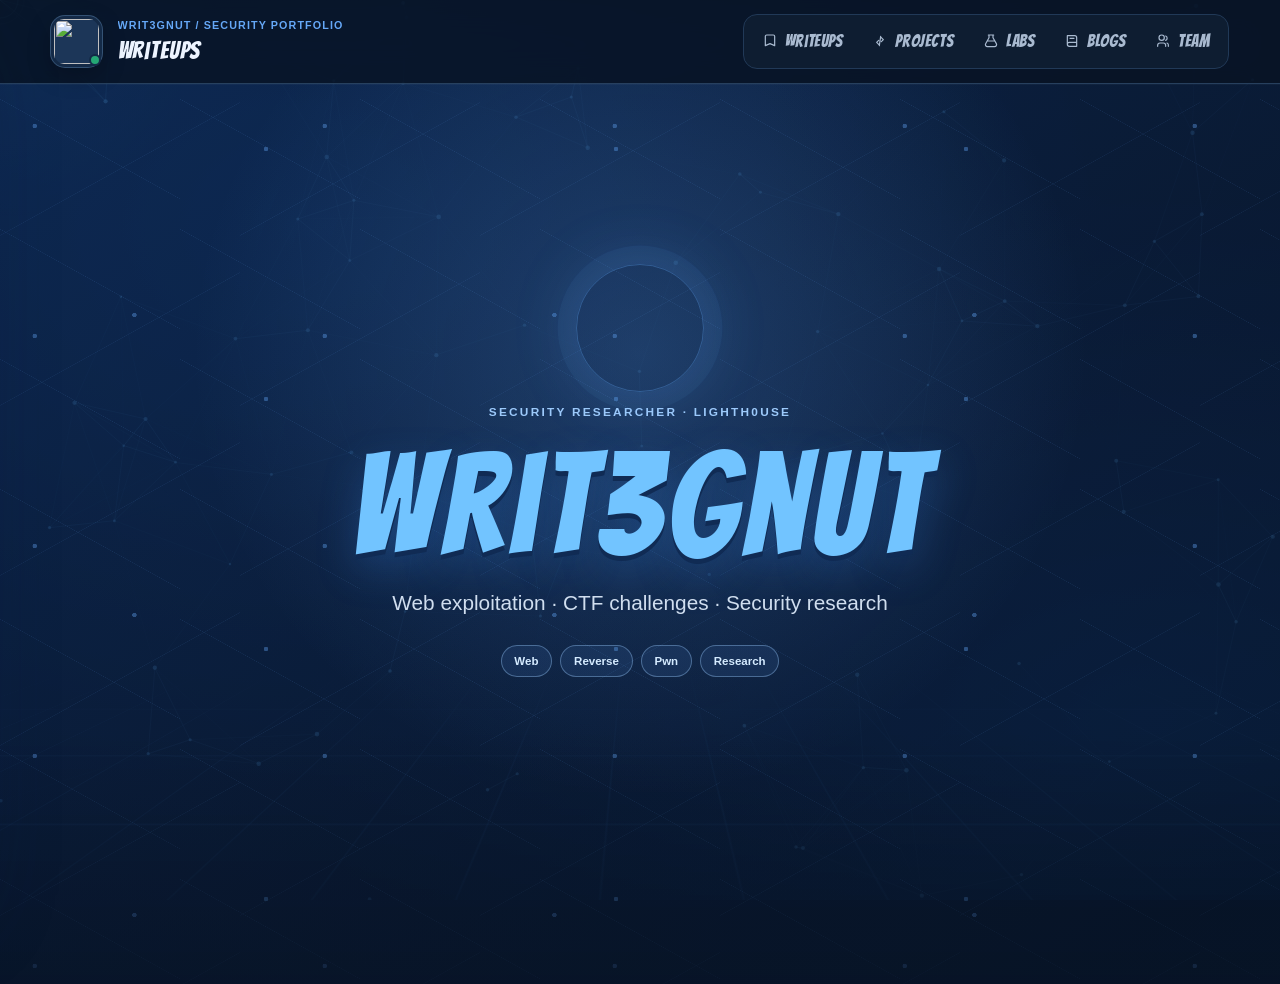
==== commit dd660607: "'a'" ====
--- a/index.html
+++ b/index.html
@@ -10,7 +10,7 @@
     <title>Writ3Gnut.github.io</title>
     <link rel="icon" type="image/png" href="assets/images/monogram-logo.png" />
     <link rel="preload" href="assets/fonts/Bangers-Regular.ttf" as="font" type="font/ttf" crossorigin />
-    <link rel="stylesheet" href="assets/css/styles.css?v=20260917-2" />
+    <link rel="stylesheet" href="assets/css/styles.css?v=20260929-9" />
   </head>
   <body>
     <div class="network-background" aria-hidden="true">
@@ -25,7 +25,7 @@
           <img src="assets/images/avatar.png" alt="" />
         </div>
         <p class="role">Security Researcher</p>
-        <h1>Nguyễn Viết Tùng</h1>
+        <h1>Writ3Gnut</h1>
         <p class="bio">Security researcher focused on web exploitation and CTF challenges.</p>
 
         <dl class="profile-stats">
@@ -73,7 +73,7 @@
             <h2 id="panel-title">Writeups</h2>
           </div>
           <nav class="function-nav" aria-label="Chức năng chính">
-            <button class="nav-button active" data-panel="ctf" type="button">
+            <button class="nav-button" data-panel="ctf" type="button">
               <svg viewBox="0 0 24 24" aria-hidden="true"><path d="M7 3h10a2 2 0 0 1 2 2v14l-7-3-7 3V5a2 2 0 0 1 2-2Z"/></svg>
               <span>Writeups</span>
             </button>
@@ -96,11 +96,21 @@
           </nav>
         </header>
 
-        <div class="panel-frame" data-active-panel="ctf">
-          <section
-            class="content-panel writeups-panel active"
+        <div class="panel-frame" data-active-panel="">
+          <section class="intro-announcement" aria-label="Giới thiệu" id="intro-panel">
+            <div class="announcement-orbit" aria-hidden="true"></div>
+            <span class="announcement-kicker">Security Researcher · Lighth0use</span>
+            <h1>Writ3Gnut</h1>
+            <p>Web exploitation · CTF challenges · Security research</p>
+            <div class="announcement-tags" aria-label="Chủ đề">
+              <span>Web</span><span>Reverse</span><span>Pwn</span><span>Research</span>
+            </div>
+          </section>
+          <section
+            class="content-panel writeups-panel"
             data-panel-content="ctf"
             aria-labelledby="ctf-title"
+            hidden
           >
             <div class="writeups-header">
               <div>
@@ -274,7 +284,7 @@
       </section>
     </main>
 
-    <script src="assets/js/network.js?v=20260917-2"></script>
-    <script src="assets/js/app.js?v=20260917-1"></script>
+    <script src="assets/js/network.js?v=20260929-9"></script>
+    <script src="assets/js/app.js?v=20260929-9"></script>
   </body>
 </html>
--- a/assets/css/styles.css
+++ b/assets/css/styles.css
@@ -212,6 +212,39 @@
 .profile-links a:hover { border-color: var(--blue-300); color: var(--blue-950); background: var(--blue-200); }
 
 .workspace { display: grid; min-width: 0; min-height: 100svh; grid-template-rows: auto minmax(0, 1fr); }
+.workspace.intro-mode { grid-template-rows: auto minmax(0, 1fr); }
+.workspace.intro-mode .topbar { order: 1; }
+.workspace.intro-mode .panel-frame { order: 2; min-height: 100svh; }
+.workspace.intro-mode .intro-announcement { display: flex; }
+.content-panel[id], .content-panel { scroll-margin-top: 1rem; }
+
+.intro-announcement {
+  position: relative;
+  display: none;
+  min-height: 100svh;
+  flex-direction: column;
+  align-items: center;
+  justify-content: center;
+  padding: 4rem 1.5rem 3.25rem;
+  overflow: hidden;
+  color: #fff;
+  text-align: center;
+  isolation: isolate;
+  background: radial-gradient(ellipse at 50% 30%, rgba(100, 167, 247, 0.22), transparent 28rem), linear-gradient(145deg, rgba(16, 44, 86, 0.76), rgba(12, 29, 56, 0.76) 62%, rgba(8, 23, 43, 0.76));
+}
+.intro-announcement::before, .intro-announcement::after { position: absolute; inset: 0; z-index: -1; content: ""; pointer-events: none; }
+.intro-announcement::before {
+  opacity: 0.38;
+  background-image: radial-gradient(circle at 12% 20%, #64a7f7 0 2px, transparent 2.5px), radial-gradient(circle at 76% 26%, #64a7f7 0 2px, transparent 2.5px), radial-gradient(circle at 32% 77%, #64a7f7 0 2px, transparent 2.5px), linear-gradient(29deg, transparent 49.8%, rgba(100, 167, 247, 0.34) 50%, transparent 50.2%), linear-gradient(151deg, transparent 49.8%, rgba(100, 167, 247, 0.26) 50%, transparent 50.2%);
+  background-size: 290px 210px, 350px 250px, 420px 300px, 180px 130px, 240px 170px;
+}
+.intro-announcement::after { background: linear-gradient(180deg, transparent 72%, rgba(7, 19, 37, 0.72)); }
+.announcement-orbit { position: absolute; top: 20%; left: 50%; width: 8rem; aspect-ratio: 1; border: 1px solid rgba(100, 167, 247, 0.32); border-radius: 50%; box-shadow: 0 0 0 1.15rem rgba(100, 167, 247, 0.06), 0 0 65px rgba(100, 167, 247, 0.22); transform: translateX(-50%); pointer-events: none; }
+.announcement-kicker { color: #9dcafb; font-size: 0.74rem; font-weight: 850; letter-spacing: 0.19em; text-transform: uppercase; }
+.intro-announcement h1 { margin: 1rem 0 0.85rem; color: #72c4ff; font-family: "Bangers", Impact, sans-serif; font-size: clamp(4.25rem, 11vw, 9rem); font-weight: 400; letter-spacing: 0.035em; line-height: 0.95; text-shadow: 0 5px 0 #102b54, 0 16px 42px rgba(59, 139, 240, 0.28); }
+.intro-announcement p { max-width: 46rem; margin: 0; color: #d0deef; font-size: clamp(1rem, 2vw, 1.3rem); }
+.announcement-tags { display: flex; flex-wrap: wrap; justify-content: center; gap: 0.5rem; margin-top: 1.6rem; }
+.announcement-tags span { border: 1px solid rgba(157, 202, 251, 0.38); border-radius: 999px; padding: 0.34rem 0.8rem; color: #d5ebff; background: rgba(100, 167, 247, 0.1); font-size: 0.72rem; font-weight: 750; }
 
 .topbar {
   position: sticky;
@@ -291,8 +324,8 @@
 .panel-frame {
   position: relative;
   min-width: 0;
-  min-height: 0;
-  overflow: hidden;
+  min-height: calc(100svh - 5.25rem);
+  overflow: visible;
   background: transparent;
 }
 
@@ -701,6 +734,8 @@
 }
 
 @media (max-width: 760px) {
+  .intro-announcement { min-height: 100svh; padding: 3.5rem 1.15rem 2.5rem; }
+  .announcement-orbit { top: 12%; width: 5rem; }
   .panel-frame { background-attachment: scroll; }
   .topbar { position: relative; grid-template-columns: auto minmax(0, 1fr); padding: 0.8rem 1rem 0; }
   .function-nav { grid-column: 1 / -1; width: calc(100% + 2rem); margin-left: -1rem; border-width: 1px 0 0; border-radius: 0; padding: 0.45rem 0.7rem; overflow-x: auto; background: rgba(248, 251, 255, 0.92); }
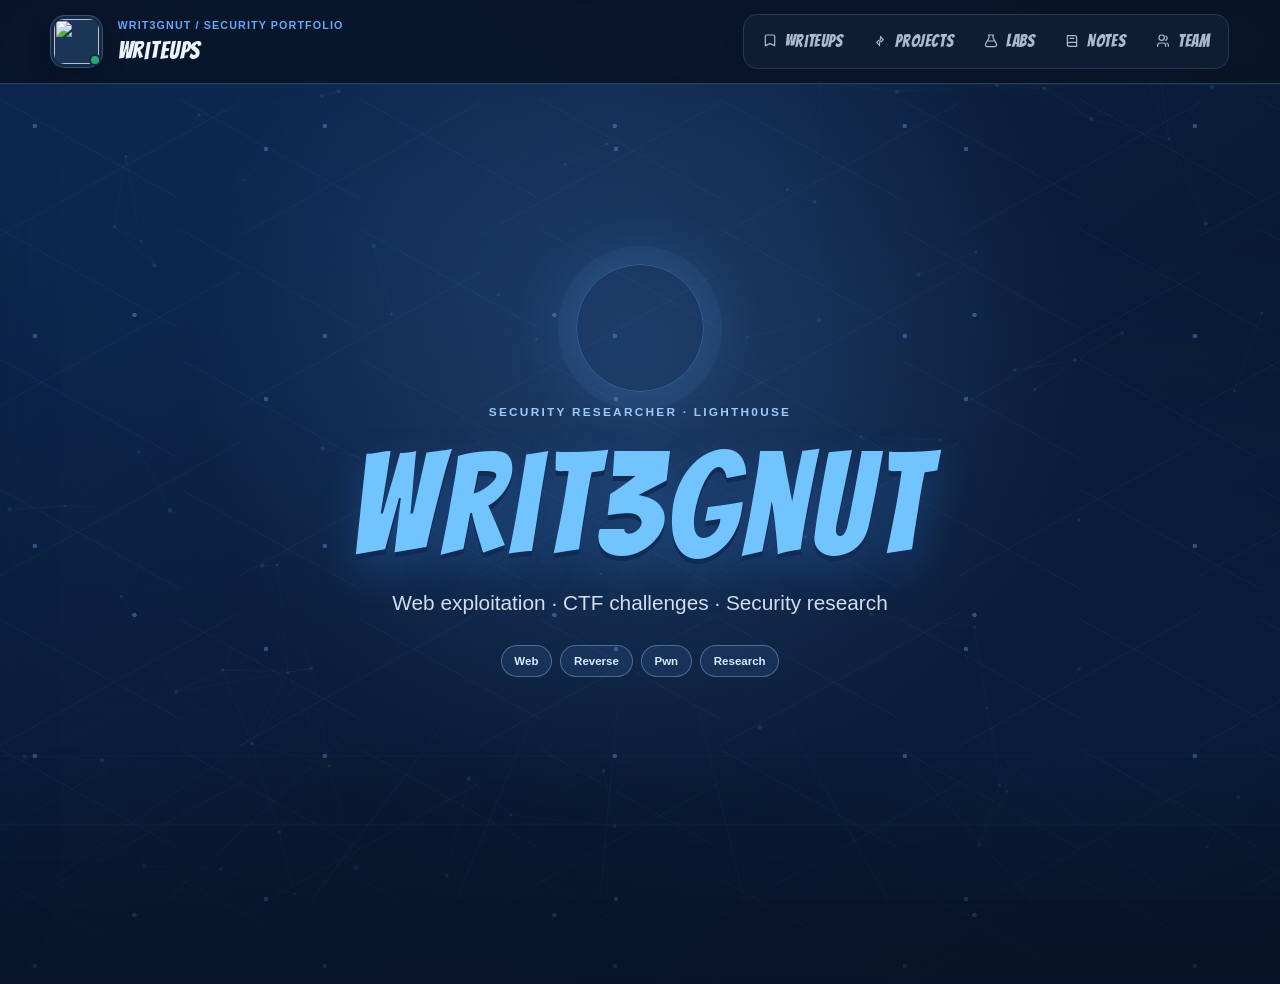
==== commit b2a17e86: "Rename blogs section to notes" ====
--- a/index.html
+++ b/index.html
@@ -87,7 +87,7 @@
             </button>
             <button class="nav-button" data-panel="blogs" type="button">
               <svg viewBox="0 0 24 24" aria-hidden="true"><path d="M5 4h11a3 3 0 0 1 3 3v13H8a3 3 0 0 1-3-3V4Zm0 13a3 3 0 0 1 3-3h11M9 8h6"/></svg>
-              <span>Blogs</span>
+              <span>Notes</span>
             </button>
             <button class="nav-button" data-panel="team" type="button">
               <svg viewBox="0 0 24 24" aria-hidden="true"><path d="M16 20v-1.5a3.5 3.5 0 0 0-3.5-3.5h-5A3.5 3.5 0 0 0 4 18.5V20M10 11a4 4 0 1 0 0-8 4 4 0 0 0 0 8ZM16 4.5a3.5 3.5 0 0 1 0 6.5M18 15a3 3 0 0 1 2 2.8V20"/></svg>
@@ -195,7 +195,7 @@
             <div class="panel-heading">
               <div>
                 <p class="eyebrow">Research / Field notes</p>
-                <h3 id="blogs-title">Blogs</h3>
+                <h3 id="blogs-title">Notes</h3>
                 <p class="panel-summary">
                   Longer-form notes about security research, tooling and learning.
                 </p>
--- a/assets/css/styles.css
+++ b/assets/css/styles.css
@@ -633,7 +633,7 @@
 .toc-level-3 { padding-left: 2.15rem; }
 
 .markdown-body { min-width: 0; color: #33425a; font-size: 0.96rem; }
-.markdown-body p { margin-bottom: 1rem; }
+.markdown-body p { margin-bottom: 1rem; text-align: justify; text-justify: inter-word; }
 .markdown-body li { margin-bottom: 0.42rem; }
 .markdown-body a { color: var(--blue-600); font-weight: 700; text-decoration: underline; text-decoration-color: var(--blue-200); text-underline-offset: 3px; }
 .markdown-body img, .markdown-image { display: block; width: auto; max-width: 100%; height: auto; margin: 1.6rem 0; border: 1px solid var(--line); border-radius: var(--radius-md); box-shadow: var(--shadow-sm); }
@@ -643,6 +643,11 @@
 .markdown-body h2 { border-bottom: 1px solid var(--line); padding-bottom: 0.55rem; font-size: 1.45rem; }
 .markdown-body h3, .markdown-body h4, .markdown-body h5, .markdown-body h6 { font-size: 1.12rem; }
 .markdown-body ul, .markdown-body ol { margin: 0 0 1rem; padding-left: 1.35rem; }
+.markdown-table-wrap { margin: 1.25rem 0; overflow-x: auto; border: 1px solid var(--line); border-radius: var(--radius-md); background: var(--paper); box-shadow: var(--shadow-xs); }
+.markdown-table { width: 100%; border-collapse: collapse; font-size: 0.9rem; }
+.markdown-table th, .markdown-table td { border-bottom: 1px solid var(--line); padding: 0.72rem 0.85rem; text-align: center; vertical-align: top; }
+.markdown-table tr:last-child td { border-bottom: 0; }
+.markdown-table th { color: var(--blue-800); background: var(--blue-50); font-size: 0.72rem; font-weight: 800; letter-spacing: 0.04em; text-transform: uppercase; }
 .markdown-body blockquote { margin: 1.2rem 0; border-left: 3px solid var(--blue-500); border-radius: 0 var(--radius-sm) var(--radius-sm) 0; padding: 0.75rem 1rem; color: var(--muted); background: var(--blue-50); }
 .markdown-body blockquote p { margin-bottom: 0; }
 .markdown-body hr { height: 1px; border: 0; margin: 2rem 0; background: var(--line); }
